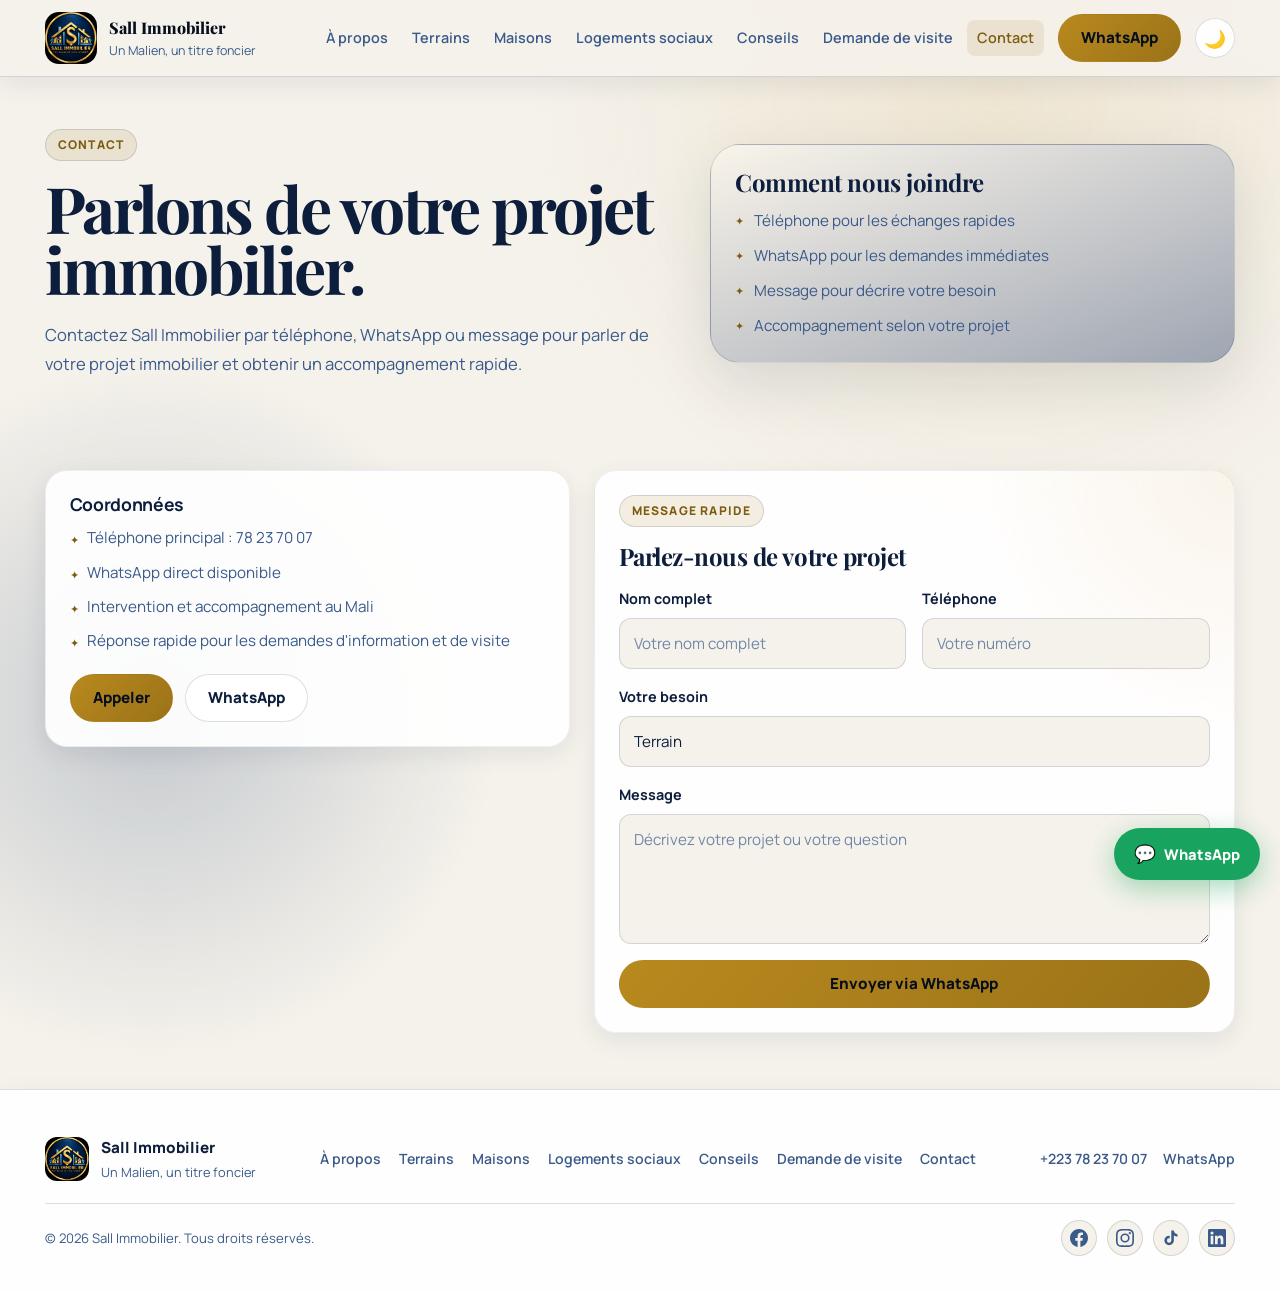
==== contact.html @ d14646b2 "Clean deploy - Site Sall Immobilier" ====
<!DOCTYPE html>
<html lang="fr">
  <head>
    <meta charset="UTF-8" />
    <meta name="viewport" content="width=device-width, initial-scale=1.0" />
    <title>Contact | Sall Immobilier</title>
    <meta
      name="description"
      content="Contactez Sall Immobilier par téléphone, WhatsApp ou formulaire pour parler de votre projet immobilier."
    />
    <link rel="preconnect" href="https://fonts.googleapis.com" />
    <link rel="preconnect" href="https://fonts.gstatic.com" crossorigin />
    <link
      href="https://fonts.googleapis.com/css2?family=Manrope:wght@400;500;600;700;800&family=Playfair+Display:wght@600;700&display=swap"
      rel="stylesheet"
    />
    <link rel="stylesheet" href="styles.css" />
    <link rel="icon" type="image/png" href="Logo.png" />
    <link rel="shortcut icon" href="Logo.png" />
    <link rel="apple-touch-icon" href="Logo.png" />
  </head>
  <body data-page="contact">
    <header class="site-header" data-site-header></header>

    <main>
      <section class="page-hero">
        <div class="shell page-grid">
          <div>
            <p class="eyebrow">Contact</p>
            <h1>Parlons de votre projet immobilier.</h1>
            <p class="lead">
              Contactez Sall Immobilier par téléphone, WhatsApp ou message pour parler de votre
              projet immobilier et obtenir un accompagnement rapide.
            </p>
          </div>
          <aside class="hero-aside">
            <h2>Comment nous joindre</h2>
            <ul class="feature-list">
              <li>Téléphone pour les échanges rapides</li>
              <li>WhatsApp pour les demandes immédiates</li>
              <li>Message pour décrire votre besoin</li>
              <li>Accompagnement selon votre projet</li>
            </ul>
          </aside>
        </div>
      </section>

      <section class="section">
        <div class="shell contact-layout">
          <div class="contact-card">
            <h3>Coordonnées</h3>
            <ul>
              <li>Téléphone principal : 78 23 70 07</li>
              <li>WhatsApp direct disponible</li>
              <li>Intervention et accompagnement au Mali</li>
              <li>Réponse rapide pour les demandes d'information et de visite</li>
            </ul>
            <div class="button-row">
              <a class="button button-gold" href="tel:+22378237007">Appeler</a>
              <a class="button button-outline" data-whatsapp-link href="#">WhatsApp</a>
            </div>
          </div>

          <div class="form-shell">
            <p class="card-kicker">Message rapide</p>
            <h2 class="panel-title">Parlez-nous de votre projet</h2>
            <form class="lead-form" data-form-title="Demande de contact depuis le site">
              <div class="field-grid">
                <div class="field">
                  <label for="contact-nom">Nom complet</label>
                  <input id="contact-nom" name="Nom complet" data-label="Nom complet" required placeholder="Votre nom complet" />
                </div>
                <div class="field">
                  <label for="contact-telephone">Téléphone</label>
                  <input id="contact-telephone" name="Téléphone" data-label="Téléphone" required placeholder="Votre numéro" />
                </div>
                <div class="field full">
                  <label for="contact-besoin">Votre besoin</label>
                  <select id="contact-besoin" name="Besoin" data-label="Besoin">
                    <option value="Terrain">Terrain</option>
                    <option value="Maison">Maison</option>
                    <option value="Logement social">Logement social</option>
                    <option value="Accompagnement immobilier">Accompagnement immobilier</option>
                  </select>
                </div>
                <div class="field full">
                  <label for="contact-message">Message</label>
                  <textarea id="contact-message" name="Message" data-label="Message" placeholder="Décrivez votre projet ou votre question"></textarea>
                </div>
              </div>
              <button class="button button-gold" type="submit">Envoyer via WhatsApp</button>
            </form>
          </div>
        </div>
      </section>
    </main>

    <footer class="site-footer" data-site-footer></footer>
    <a class="floating-whatsapp" data-whatsapp-link href="#">WhatsApp</a>

    <script src="site-data.js"></script>
    <script src="script.js"></script>
  </body>
</html>
---- styles.css ----
/* ============================================================
   SALL IMMOBILIER — Design System
   Palette extraite du logo : Bleu marine #0d1e3d + Or #e8b84b
   ============================================================ */

/* ── Variables : Mode sombre (défaut) ──────────────────────── */
:root {
  --bg:           #060e1c;
  --bg-soft:      #091528;
  --panel:        #0d1e3d;
  --panel-alt:    rgba(13, 30, 61, 0.55);
  --panel-glass:  rgba(6, 14, 28, 0.82);
  --ink:          #f0ece4;
  --ink-strong:   #ffffff;
  --muted:        #8fa8c8;
  --gold:         #c8973a;
  --gold-strong:  #e8b84b;
  --gold-light:   #f5d278;
  --gold-dim:     rgba(200, 151, 58, 0.18);
  --blue-accent:  #1a3a6b;
  --green-wa:     #18a45f;
  --line:         rgba(200, 151, 58, 0.18);
  --line-subtle:  rgba(255, 255, 255, 0.08);
  --shadow:       0 20px 60px rgba(0, 0, 0, 0.4);
  --shadow-sm:    0 8px 24px rgba(0, 0, 0, 0.28);
  --radius-xl:    30px;
  --radius-lg:    22px;
  --radius-md:    16px;
  --radius-sm:    12px;
  --shell:        100%;
  --transition:   220ms ease;
}

/* ── Variables : Mode clair ─────────────────────────────────── */
[data-theme="light"] {
  --bg:           #f5f2eb;
  --bg-soft:      #ede9de;
  --panel:        #ffffff;
  --panel-alt:    rgba(255, 255, 255, 0.92);
  --panel-glass:  rgba(245, 242, 235, 0.90);
  --ink:          #0d1e3d;
  --ink-strong:   #060e1c;
  --muted:        #3a5a8a;
  --gold:         #9a7218;
  --gold-strong:  #7d5c10;
  --gold-light:   #b8891e;
  --gold-dim:     rgba(154, 114, 24, 0.12);
  --blue-accent:  #0d1e3d;
  --line:         rgba(13, 30, 61, 0.14);
  --line-subtle:  rgba(13, 30, 61, 0.07);
  --shadow:       0 20px 60px rgba(13, 30, 61, 0.12);
  --shadow-sm:    0 8px 24px rgba(13, 30, 61, 0.08);
}

/* Respect de la préférence système si aucun choix manuel */
@media (prefers-color-scheme: light) {
  :root:not([data-theme]) {
    --bg:           #f5f2eb;
    --bg-soft:      #ede9de;
    --panel:        #ffffff;
    --panel-alt:    rgba(255, 255, 255, 0.92);
    --panel-glass:  rgba(245, 242, 235, 0.90);
    --ink:          #0d1e3d;
    --ink-strong:   #060e1c;
    --muted:        #3a5a8a;
    --gold:         #9a7218;
    --gold-strong:  #7d5c10;
    --gold-light:   #b8891e;
    --gold-dim:     rgba(154, 114, 24, 0.12);
    --blue-accent:  #0d1e3d;
    --line:         rgba(13, 30, 61, 0.14);
    --line-subtle:  rgba(13, 30, 61, 0.07);
    --shadow:       0 20px 60px rgba(13, 30, 61, 0.12);
    --shadow-sm:    0 8px 24px rgba(13, 30, 61, 0.08);
  }
}

/* ── Reset & Base ───────────────────────────────────────────── */
*, *::before, *::after {
  box-sizing: border-box;
}

html {
  scroll-behavior: smooth;
  -webkit-text-size-adjust: 100%;
}

body {
  margin: 0;
  font-family: "Manrope", sans-serif;
  font-size: 1rem;
  line-height: 1.65;
  color: var(--ink);
  background-color: var(--bg);
  background-image:
    radial-gradient(circle at 78% 8%, rgba(200, 151, 58, 0.14) 0%, transparent 30%),
    radial-gradient(circle at 12% 55%, rgba(26, 58, 107, 0.22) 0%, transparent 26%);
  transition: background-color var(--transition), color var(--transition);
  -webkit-font-smoothing: antialiased;
}

[data-theme="light"] body {
  background-image:
    radial-gradient(circle at 78% 8%, rgba(200, 151, 58, 0.08) 0%, transparent 30%),
    radial-gradient(circle at 12% 55%, rgba(13, 30, 61, 0.06) 0%, transparent 26%);
}

a {
  color: inherit;
  text-decoration: none;
}

img {
  display: block;
  max-width: 100%;
}

button {
  cursor: pointer;
  font-family: inherit;
}

/* ── Layout Shell (Pleine largeur) ──────────────────────────── */
.shell {
  width: 100%;
  max-width: 100%;
  padding-inline: clamp(20px, 3.5vw, 64px);
  margin-inline: auto;
  box-sizing: border-box;
}

/* ── HEADER (Pleine largeur) ────────────────────────────────── */
.site-header {
  position: sticky;
  top: 0;
  z-index: 100;
  width: 100%;
  margin: 0;
  padding: 12px clamp(20px, 3.5vw, 64px);
  background: var(--panel-glass);
  backdrop-filter: blur(20px);
  -webkit-backdrop-filter: blur(20px);
  border-bottom: 1px solid var(--line);
  box-shadow: var(--shadow-sm);
  transition: background var(--transition), border-color var(--transition);
}

.header-bar {
  display: flex;
  align-items: center;
  justify-content: space-between;
  gap: 16px;
  padding: 0;
  border-radius: 0;
  border: none;
  background: transparent;
  backdrop-filter: none;
  -webkit-backdrop-filter: none;
  box-shadow: none;
  width: 100%;
}

/* ── Brand / Logo ───────────────────────────────────────────── */
.brand {
  display: flex;
  align-items: center;
  gap: 12px;
  min-width: 0;
  flex-shrink: 0;
}

.brand img {
  width: 52px;
  height: 52px;
  object-fit: contain;
  border-radius: 14px;
  flex-shrink: 0;
}

.brand strong {
  display: block;
  font-size: 1rem;
  font-weight: 800;
  color: var(--ink-strong);
  white-space: nowrap;
}

.brand span {
  display: block;
  font-size: 0.78rem;
  color: var(--muted);
  white-space: nowrap;
}

/* ── Desktop Navigation ─────────────────────────────────────── */
.header-nav {
  display: flex;
  align-items: center;
  gap: 14px;
}

.nav {
  display: flex;
  gap: 4px;
  flex-wrap: wrap;
  align-items: center;
}

.nav a {
  font-size: 0.9rem;
  font-weight: 600;
  color: var(--muted);
  padding: 6px 10px;
  border-radius: 8px;
  transition: color var(--transition), background var(--transition);
  white-space: nowrap;
}

.nav a:hover,
.nav a[aria-current="page"] {
  color: var(--ink);
  background: var(--gold-dim);
}

.nav a[aria-current="page"] {
  color: var(--gold-strong);
}

/* ── Theme Toggle ───────────────────────────────────────────── */
.theme-toggle {
  display: flex;
  align-items: center;
  justify-content: center;
  width: 40px;
  height: 40px;
  border-radius: 50%;
  border: 1px solid var(--line);
  background: var(--panel-alt);
  color: var(--ink);
  font-size: 1.1rem;
  transition: background var(--transition), border-color var(--transition), transform 180ms ease;
  flex-shrink: 0;
}

.theme-toggle:hover {
  background: var(--gold-dim);
  border-color: var(--gold);
  transform: rotate(20deg);
}

/* ── Hamburger Button ───────────────────────────────────────── */
.nav-toggle {
  display: none;
  flex-direction: column;
  justify-content: center;
  align-items: center;
  gap: 5px;
  width: 42px;
  height: 42px;
  border-radius: 10px;
  border: 1px solid var(--line);
  background: var(--panel-alt);
  padding: 0;
  flex-shrink: 0;
}

.nav-toggle span {
  display: block;
  width: 20px;
  height: 2px;
  background: var(--ink);
  border-radius: 2px;
  transition: transform 300ms ease, opacity 300ms ease, width 300ms ease;
}

.nav-toggle[aria-expanded="true"] span:nth-child(1) {
  transform: translateY(7px) rotate(45deg);
}
.nav-toggle[aria-expanded="true"] span:nth-child(2) {
  opacity: 0;
  width: 0;
}
.nav-toggle[aria-expanded="true"] span:nth-child(3) {
  transform: translateY(-7px) rotate(-45deg);
}

/* ── Mobile Navigation Overlay ──────────────────────────────── */
.nav-overlay {
  position: fixed;
  inset: 0;
  z-index: 99;
  background: var(--panel);
  display: flex;
  flex-direction: column;
  padding: 24px;
  transform: translateX(100%);
  transition: transform 320ms cubic-bezier(0.4, 0, 0.2, 1);
  overflow-y: auto;
}

.nav-overlay.is-open {
  transform: translateX(0);
}

.nav-overlay-header {
  display: flex;
  align-items: center;
  justify-content: space-between;
  margin-bottom: 32px;
  padding-bottom: 20px;
  border-bottom: 1px solid var(--line);
}

.nav-overlay-logo {
  display: flex;
  align-items: center;
  gap: 12px;
}

.nav-overlay-logo img {
  width: 46px;
  height: 46px;
  object-fit: contain;
  border-radius: 12px;
}

.nav-overlay-logo strong {
  font-size: 1rem;
  font-weight: 800;
  color: var(--ink-strong);
}

.nav-close {
  display: flex;
  align-items: center;
  justify-content: center;
  width: 40px;
  height: 40px;
  border-radius: 10px;
  border: 1px solid var(--line);
  background: var(--panel-alt);
  color: var(--ink);
  font-size: 1.2rem;
  transition: background var(--transition);
}

.nav-close:hover {
  background: var(--gold-dim);
}

.nav-mobile {
  display: flex;
  flex-direction: column;
  gap: 4px;
  flex: 1;
}

.nav-mobile a {
  display: flex;
  align-items: center;
  padding: 14px 16px;
  border-radius: 12px;
  font-size: 1rem;
  font-weight: 600;
  color: var(--muted);
  border: 1px solid transparent;
  transition: color var(--transition), background var(--transition), border-color var(--transition);
}

.nav-mobile a:hover,
.nav-mobile a[aria-current="page"] {
  color: var(--gold-strong);
  background: var(--gold-dim);
  border-color: var(--line);
}

.nav-mobile-cta {
  margin-top: 24px;
  padding-top: 20px;
  border-top: 1px solid var(--line);
  display: flex;
  flex-direction: column;
  gap: 12px;
}

/* ── Buttons ─────────────────────────────────────────────────── */
.button-row {
  display: flex;
  flex-wrap: wrap;
  gap: 12px;
}

.button {
  display: inline-flex;
  align-items: center;
  justify-content: center;
  min-height: 48px;
  padding: 0 22px;
  border-radius: 999px;
  border: 1px solid transparent;
  font-family: inherit;
  font-weight: 800;
  font-size: 0.95rem;
  white-space: nowrap;
  transition: transform 180ms ease, border-color 180ms ease, background 180ms ease, box-shadow 180ms ease;
  cursor: pointer;
}

.button:hover,
.button:focus-visible {
  transform: translateY(-2px);
  box-shadow: 0 8px 24px rgba(0, 0, 0, 0.2);
}

.button-gold {
  color: #060e1c;
  background: linear-gradient(135deg, var(--gold-light), var(--gold));
  border-color: transparent;
}

.button-gold:hover {
  background: linear-gradient(135deg, #fde07a, #d4a843);
}

.button-outline {
  background: var(--panel-alt);
  border-color: var(--line);
  color: var(--ink);
}

.button-outline:hover {
  border-color: var(--gold);
  background: var(--gold-dim);
}

.button-dark {
  background: rgba(6, 14, 28, 0.7);
  border-color: var(--line);
  color: var(--ink);
}

[data-theme="light"] .button-dark {
  background: rgba(13, 30, 61, 0.08);
  color: var(--ink);
}

/* ── Badges & Pills ──────────────────────────────────────────── */
.eyebrow,
.card-kicker,
.pill {
  display: inline-flex;
  align-items: center;
  width: fit-content;
  min-height: 32px;
  padding: 0 12px;
  border-radius: 999px;
  letter-spacing: 0.1em;
  text-transform: uppercase;
  font-size: 0.75rem;
  font-weight: 800;
}

.eyebrow,
.card-kicker {
  margin: 0 0 16px;
  background: var(--gold-dim);
  color: var(--gold-strong);
  border: 1px solid var(--line);
}

.pill {
  background: var(--gold-dim);
  color: var(--gold-strong);
  letter-spacing: 0;
  text-transform: none;
}

/* ── Typography ──────────────────────────────────────────────── */
.brand strong,
h1, h2,
.panel-title,
.page-hero h1 {
  font-family: "Playfair Display", serif;
}

h1, h2, h3 {
  line-height: 1.1;
  letter-spacing: -0.02em;
}

/* ── Hero Section ────────────────────────────────────────────── */
.hero {
  padding: 52px 0 24px;
}

.hero-grid,
.split-layout,
.contact-layout,
.page-grid,
.form-layout {
  display: grid;
  gap: 24px;
}

.hero-grid {
  grid-template-columns: 1.15fr 0.85fr;
  align-items: stretch;
}

.hero-copy h1 {
  margin: 0;
  font-size: clamp(2rem, 4.5vw, 3.2rem);
  line-height: 1.1;
  letter-spacing: -0.03em;
}

.page-hero h1 {
  margin: 0;
  line-height: 0.96;
  letter-spacing: -0.04em;
}

.lead {
  margin: 20px 0 0;
  line-height: 1.75;
  max-width: 64ch;
  font-size: 1.04rem;
  color: var(--muted);
}

.hero-copy .button-row {
  margin: 28px 0 22px;
}

/* ── Feature Lists ───────────────────────────────────────────── */
.compact-list,
.feature-list,
.step-list,
.data-list,
.listing-highlights,
.contact-list {
  margin: 0;
  padding: 0;
  list-style: none;
}

.feature-list,
.listing-highlights,
.contact-list {
  display: grid;
  gap: 10px;
}

.feature-list li,
.listing-highlights li,
.contact-list li {
  display: flex;
  align-items: flex-start;
  gap: 10px;
  color: var(--muted);
  font-size: 0.95rem;
}

.feature-list li::before,
.listing-highlights li::before,
.contact-list li::before {
  content: "✦";
  color: var(--gold-strong);
  font-size: 0.7rem;
  margin-top: 4px;
  flex-shrink: 0;
}

/* ── Cards ───────────────────────────────────────────────────── */
.elevated-card,
.info-card,
.category-card,
.listing-card,
.bullet-card,
.contact-card,
.article-card,
.form-shell {
  padding: 24px;
  border-radius: var(--radius-lg);
  background: var(--panel-alt);
  border: 1px solid var(--line-subtle);
  box-shadow: var(--shadow-sm);
  transition: background var(--transition), border-color var(--transition);
}

[data-theme="light"] .elevated-card,
[data-theme="light"] .info-card,
[data-theme="light"] .category-card,
[data-theme="light"] .listing-card,
[data-theme="light"] .bullet-card,
[data-theme="light"] .contact-card,
[data-theme="light"] .article-card,
[data-theme="light"] .form-shell {
  border-color: var(--line);
  box-shadow: var(--shadow-sm);
}

.hero-panel {
  border: 1px solid var(--line);
  background:
    linear-gradient(160deg, rgba(200, 151, 58, 0.12) 0%, rgba(13, 30, 61, 0.6) 100%),
    var(--panel);
  box-shadow: var(--shadow);
}

.hero-panel h2 {
  margin: 0 0 18px;
  font-size: clamp(1.3rem, 2.5vw, 1.7rem);
  line-height: 1.15;
}

/* ── Stats Grid ──────────────────────────────────────────────── */
.stats-grid {
  display: grid;
  grid-template-columns: repeat(2, minmax(0, 1fr));
  gap: 14px;
}

.stats-grid article {
  padding: 16px;
  border-radius: var(--radius-md);
  border: 1px solid var(--line);
  background: rgba(255, 255, 255, 0.04);
}

[data-theme="light"] .stats-grid article {
  background: rgba(13, 30, 61, 0.04);
}

.stats-grid strong {
  display: block;
  font-size: 1.15rem;
  font-weight: 800;
  color: var(--gold-strong);
}

.stats-grid span {
  font-size: 0.85rem;
  color: var(--muted);
}

/* ── Sections ────────────────────────────────────────────────── */
.section {
  padding: 80px 0 8px;
}

.section-dark {
  padding: 72px 0 24px;
  background:
    linear-gradient(180deg, var(--panel) 0%, rgba(6, 14, 28, 0.95) 100%);
  border-top: 1px solid var(--line);
  border-bottom: 1px solid var(--line);
}

[data-theme="light"] .section-dark {
  background: linear-gradient(180deg, rgba(13, 30, 61, 0.04) 0%, rgba(13, 30, 61, 0.02) 100%);
}

.section-heading {
  max-width: 880px;
  margin-bottom: 32px;
}

.section-heading h2 {
  margin: 0;
  font-size: clamp(1.6rem, 3vw, 2.2rem);
  line-height: 1.12;
}

.section-heading p {
  margin-top: 14px;
  color: var(--muted);
  max-width: 56ch;
}

/* ── Grids ───────────────────────────────────────────────────── */
.trust-grid {
  display: grid;
  grid-template-columns: repeat(3, minmax(0, 1fr));
  gap: 18px;
}

.category-grid {
  display: grid;
  grid-template-columns: repeat(3, minmax(0, 1fr));
  gap: 18px;
}

.listing-grid {
  display: grid;
  grid-template-columns: repeat(3, minmax(0, 1fr));
  gap: 20px;
}

.articles-grid {
  display: grid;
  grid-template-columns: repeat(3, minmax(0, 1fr));
  gap: 20px;
}

/* ── Category Cards ──────────────────────────────────────────── */
.category-card {
  display: grid;
  gap: 12px;
  transition: transform var(--transition), border-color var(--transition), box-shadow var(--transition);
  cursor: pointer;
}

.category-card:hover {
  transform: translateY(-4px);
  border-color: var(--gold);
  box-shadow: 0 16px 40px rgba(200, 151, 58, 0.15);
}

.category-card h3,
.listing-card h3,
.bullet-card h3,
.contact-card h3,
.article-card h3 {
  margin: 0;
  font-size: 1.1rem;
  font-weight: 700;
  color: var(--ink);
}

.category-card p,
.listing-card p,
.bullet-card p,
.contact-card p,
.article-card p {
  margin: 0;
  color: var(--muted);
  font-size: 0.94rem;
  line-height: 1.6;
}

/* ── Listing Cards ───────────────────────────────────────────── */
.listing-card {
  display: grid;
  gap: 14px;
}

.listing-price {
  font-size: 1.25rem;
  font-weight: 800;
  color: var(--gold-strong);
}

.listing-meta {
  display: flex;
  flex-wrap: wrap;
  gap: 8px 14px;
  font-size: 0.88rem;
  color: var(--muted);
}

.listing-meta span {
  display: flex;
  align-items: center;
  gap: 4px;
}

.listing-actions {
  display: flex;
  flex-wrap: wrap;
  gap: 10px;
  margin-top: 4px;
}

.listing-actions .button {
  min-height: 42px;
  font-size: 0.9rem;
}

/* ── Split Layout ────────────────────────────────────────────── */
.split-layout {
  grid-template-columns: 1.05fr 0.95fr;
  align-items: start;
}

.bullet-cards,
.panel-stack {
  display: grid;
  gap: 16px;
}

/* ── Step List ───────────────────────────────────────────────── */
.step-list {
  display: grid;
  gap: 14px;
  counter-reset: step;
}

.step-list li {
  display: flex;
  gap: 14px;
  align-items: center;
  color: var(--muted);
  font-size: 0.95rem;
}

.step-list li::before {
  counter-increment: step;
  content: counter(step, decimal-leading-zero);
  display: inline-flex;
  align-items: center;
  justify-content: center;
  width: 42px;
  height: 42px;
  flex: 0 0 42px;
  border-radius: 50%;
  background: var(--gold-dim);
  border: 1px solid var(--line);
  color: var(--gold-strong);
  font-weight: 800;
  font-size: 0.9rem;
}

/* ── CTA Section ─────────────────────────────────────────────── */
.cta-section {
  padding-bottom: 88px;
}

.cta-shell {
  display: flex;
  align-items: center;
  justify-content: space-between;
  gap: 24px;
  padding: 32px;
  border-radius: var(--radius-xl);
  border: 1px solid var(--line);
  background:
    radial-gradient(circle at top right, rgba(200, 151, 58, 0.16) 0%, transparent 40%),
    var(--panel-alt);
  box-shadow: var(--shadow);
}

.cta-shell h2 {
  margin: 0;
  font-size: clamp(1.3rem, 2.5vw, 1.8rem);
}

.cta-shell p {
  margin-top: 10px;
  color: var(--muted);
}

/* ── Page Hero ───────────────────────────────────────────────── */
.page-hero {
  padding: 52px 0 12px;
}

.page-grid {
  grid-template-columns: 1.1fr 0.9fr;
  align-items: center;
}

.page-hero h1 {
  font-size: clamp(2.2rem, 5.5vw, 4rem);
}

.hero-aside {
  padding: 24px;
  border-radius: var(--radius-xl);
  border: 1px solid var(--line);
  background:
    linear-gradient(160deg, rgba(200, 151, 58, 0.1) 0%, rgba(13, 30, 61, 0.4) 100%),
    var(--panel);
  box-shadow: var(--shadow);
}

.hero-aside img {
  width: 100%;
  max-width: 120px;
  border-radius: 20px;
  margin-bottom: 16px;
}

.hero-aside h2,
.panel-title {
  margin: 0 0 12px;
  font-size: 1.5rem;
}

/* ── Filter Chips ────────────────────────────────────────────── */
.filter-row {
  display: flex;
  flex-wrap: wrap;
  gap: 10px;
  margin-bottom: 20px;
}

.filter-chip {
  min-height: 38px;
  padding: 0 14px;
  border-radius: 999px;
  background: var(--panel-alt);
  border: 1px solid var(--line);
  color: var(--muted);
  display: inline-flex;
  align-items: center;
  font-size: 0.88rem;
  font-weight: 600;
}

/* ── Contact Layout ──────────────────────────────────────────── */
.contact-layout,
.form-layout {
  grid-template-columns: 0.9fr 1.1fr;
  align-items: start;
}

.contact-card ul {
  margin: 12px 0 20px;
  padding: 0;
  list-style: none;
  display: grid;
  gap: 10px;
}

.contact-card li {
  display: flex;
  align-items: flex-start;
  gap: 8px;
  color: var(--muted);
  line-height: 1.6;
  font-size: 0.95rem;
}

.contact-card li::before {
  content: "✦";
  color: var(--gold-strong);
  font-size: 0.7rem;
  margin-top: 5px;
  flex-shrink: 0;
}

/* ── Article Cards ───────────────────────────────────────────── */
.article-card {
  display: grid;
  gap: 12px;
}

/* ── Form ────────────────────────────────────────────────────── */
.form-shell {
  background:
    radial-gradient(circle at top right, rgba(200, 151, 58, 0.1), transparent 30%),
    var(--panel-alt);
}

.lead-form {
  display: grid;
  gap: 16px;
  margin-top: 18px;
}

.field-grid {
  display: grid;
  grid-template-columns: repeat(2, minmax(0, 1fr));
  gap: 16px;
}

.field {
  display: grid;
  gap: 7px;
}

.field.full {
  grid-column: 1 / -1;
}

.field label {
  font-weight: 700;
  font-size: 0.9rem;
  color: var(--ink);
}

.field input,
.field select,
.field textarea {
  width: 100%;
  min-height: 48px;
  padding: 12px 14px;
  border-radius: 12px;
  border: 1px solid var(--line);
  background: var(--bg);
  color: var(--ink);
  font: inherit;
  font-size: 0.95rem;
  transition: border-color var(--transition), box-shadow var(--transition);
  appearance: none;
  -webkit-appearance: none;
}

.field input:focus,
.field select:focus,
.field textarea:focus {
  outline: none;
  border-color: var(--gold);
  box-shadow: 0 0 0 3px rgba(200, 151, 58, 0.15);
}

.field textarea {
  min-height: 130px;
  resize: vertical;
}

.field input::placeholder,
.field textarea::placeholder {
  color: var(--muted);
  opacity: 0.7;
}

.field-help {
  margin: 4px 0 0;
  font-size: 0.88rem;
  line-height: 1.55;
  color: var(--muted);
}

/* ── Text Link ───────────────────────────────────────────────── */
.text-link {
  color: var(--gold-strong);
  font-weight: 700;
  font-size: 0.95rem;
  transition: color var(--transition);
}

.text-link:hover {
  color: var(--gold-light);
}

/* ── Footer (Pleine largeur) ─────────────────────────────────── */
.site-footer {
  padding: 48px 0 0;
}

.footer-shell {
  width: 100%;
  max-width: 100%;
  margin-inline: auto;
  padding: 44px clamp(20px, 3.5vw, 64px) 36px;
  border-radius: 0;
  border-left: none;
  border-right: none;
  border-top: 1px solid var(--line);
  border-bottom: none;
  background: var(--panel-alt);
  box-shadow: var(--shadow-sm);
}

.footer-top {
  display: flex;
  align-items: center;
  justify-content: space-between;
  gap: 24px;
  flex-wrap: wrap;
}

.footer-brand {
  display: flex;
  align-items: center;
  gap: 12px;
}

.footer-brand img {
  width: 44px;
  height: 44px;
  object-fit: contain;
  border-radius: 12px;
  flex-shrink: 0;
}

.footer-brand strong {
  font-weight: 800;
  font-size: 0.95rem;
  color: var(--ink);
}

.footer-tagline {
  margin: 2px 0 0;
  font-size: 0.8rem;
  color: var(--muted);
}

.footer-nav {
  display: flex;
  flex-wrap: wrap;
  gap: 6px 18px;
}

.footer-nav a {
  font-size: 0.88rem;
  font-weight: 600;
  color: var(--muted);
  transition: color var(--transition);
  white-space: nowrap;
}

.footer-nav a:hover {
  color: var(--gold-strong);
}

.footer-contact-info {
  display: flex;
  gap: 16px;
}

.footer-contact-info a {
  font-size: 0.88rem;
  font-weight: 600;
  color: var(--muted);
  transition: color var(--transition);
}

.footer-contact-info a:hover {
  color: var(--gold-strong);
}

.footer-bottom {
  display: flex;
  align-items: center;
  justify-content: space-between;
  margin-top: 20px;
  padding-top: 16px;
  border-top: 1px solid var(--line);
}

.footer-bottom p {
  margin: 0;
  font-size: 0.82rem;
  color: var(--muted);
}

.footer-social {
  display: flex;
  gap: 10px;
}

.footer-social a {
  display: flex;
  align-items: center;
  justify-content: center;
  width: 36px;
  height: 36px;
  border-radius: 50%;
  border: 1px solid var(--line);
  background: var(--bg);
  color: var(--muted);
  transition: color var(--transition), border-color var(--transition), background var(--transition);
}

.footer-social a:hover {
  color: var(--gold-strong);
  border-color: var(--gold);
  background: var(--gold-dim);
}

.footer-social a svg {
  width: 18px;
  height: 18px;
}

/* ── Floating WhatsApp ───────────────────────────────────────── */
.floating-whatsapp {
  position: fixed;
  right: 20px;
  bottom: 20px;
  z-index: 50;
  display: inline-flex;
  align-items: center;
  justify-content: center;
  gap: 8px;
  min-height: 52px;
  padding: 0 20px;
  border-radius: 999px;
  background: var(--green-wa);
  color: #ffffff;
  font-weight: 800;
  font-size: 0.92rem;
  box-shadow: 0 8px 28px rgba(24, 164, 95, 0.4);
  transition: transform var(--transition), box-shadow var(--transition);
}

.floating-whatsapp:hover {
  transform: translateY(-3px);
  box-shadow: 0 14px 36px rgba(24, 164, 95, 0.5);
}

.floating-whatsapp::before {
  content: "💬";
  font-size: 1.1rem;
}

/* ── Animations ──────────────────────────────────────────────── */
.fade-in {
  animation: rise 600ms ease both;
}

@keyframes rise {
  from {
    opacity: 0;
    transform: translateY(16px);
  }
  to {
    opacity: 1;
    transform: translateY(0);
  }
}

/* ── Responsive : 1080px ─────────────────────────────────────── */
@media (max-width: 1080px) {
  .hero-grid,
  .split-layout,
  .page-grid,
  .contact-layout,
  .form-layout {
    grid-template-columns: 1fr;
  }

  .trust-grid,
  .category-grid,
  .listing-grid,
  .articles-grid {
    grid-template-columns: repeat(2, minmax(0, 1fr));
  }

  .footer-top {
    flex-direction: column;
    align-items: flex-start;
    gap: 18px;
  }

  .cta-shell {
    flex-wrap: wrap;
  }
}

/* ── Responsive : 780px ──────────────────────────────────────── */
@media (max-width: 780px) {
  .shell {
    padding-inline: 18px;
  }

  .site-header {
    position: sticky;
    top: 0;
    margin: 0;
    padding: 10px 18px;
  }

  .footer-shell {
    padding: 36px 18px 28px;
  }

  /* Afficher le hamburger, masquer la nav desktop */
  .nav-toggle {
    display: flex;
  }

  .header-nav .nav,
  .header-nav > .button-gold {
    display: none;
  }

  /* Réduire la marque sur mobile */
  .brand span {
    display: none;
  }

  .brand img {
    width: 44px;
    height: 44px;
  }

  /* Sections */
  .section {
    padding: 56px 0 8px;
  }

  .cta-section {
    padding-bottom: 56px;
  }

  .trust-grid,
  .category-grid,
  .listing-grid,
  .articles-grid {
    grid-template-columns: 1fr;
  }

  .footer-bottom {
    flex-direction: column;
    gap: 14px;
    text-align: center;
  }

  .field-grid,
  .stats-grid {
    grid-template-columns: 1fr;
  }

  .hero {
    padding: 32px 0 16px;
  }

  .hero-copy h1 {
    font-size: clamp(1.8rem, 8vw, 2.8rem);
  }

  .page-hero {
    padding: 36px 0 8px;
  }

  .page-hero h1 {
    font-size: clamp(2rem, 9.5vw, 3.2rem);
  }

  .cta-shell {
    padding: 22px;
    flex-direction: column;
    align-items: flex-start;
  }

  .elevated-card,
  .category-card,
  .listing-card,
  .contact-card,
  .article-card,
  .form-shell,
  .hero-aside {
    padding: 18px;
  }

  .section-heading h2 {
    font-size: clamp(1.4rem, 6vw, 2rem);
  }
}

/* ── Responsive : 480px ──────────────────────────────────────── */
@media (max-width: 480px) {
  .shell {
    padding-inline: 14px;
  }

  .site-header {
    padding: 8px 14px;
  }

  .button {
    min-height: 46px;
    padding: 0 18px;
    font-size: 0.92rem;
  }

  .button-row {
    flex-direction: column;
    align-items: stretch;
  }

  .button-row .button {
    text-align: center;
    justify-content: center;
  }

  .hero-copy h1 {
    font-size: clamp(1.6rem, 9vw, 2.4rem);
  }

  .floating-whatsapp {
    right: 14px;
    bottom: 14px;
    padding: 0 16px;
    min-height: 48px;
    font-size: 0.88rem;
  }

  .listing-actions {
    flex-direction: column;
  }

  .listing-actions .button {
    width: 100%;
  }
}
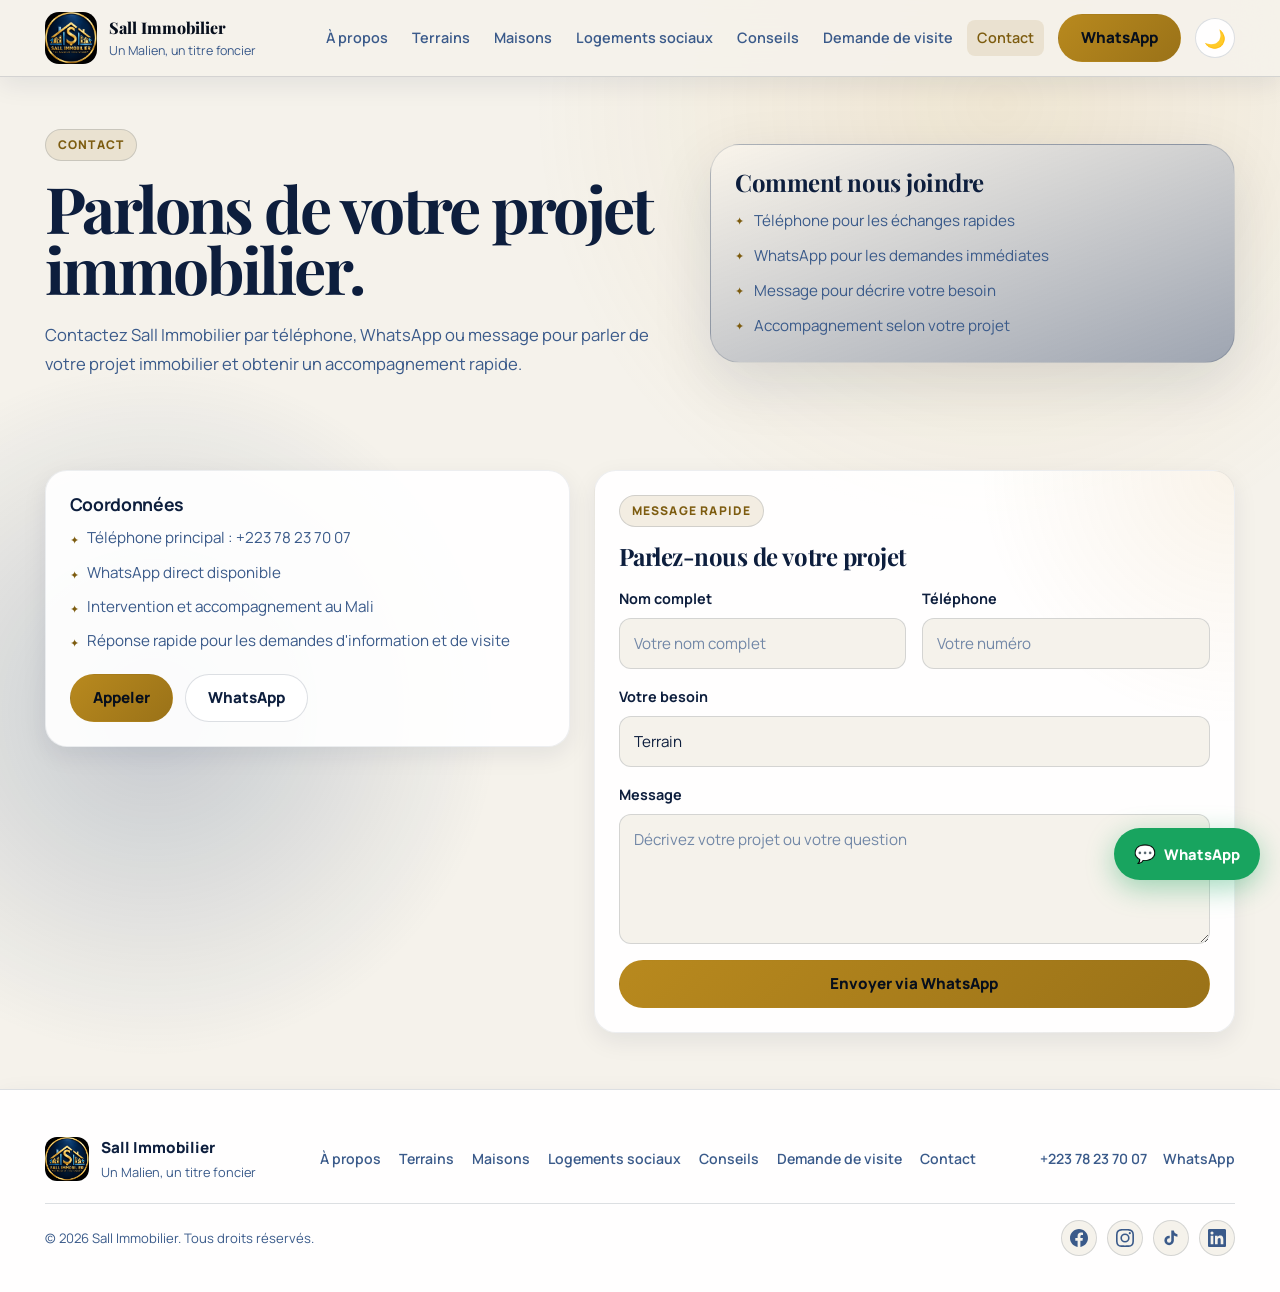
==== commit 646f9d42: "Add country code +223 to contact page phone number" ====
--- a/contact.html
+++ b/contact.html
@@ -50,7 +50,7 @@
           <div class="contact-card">
             <h3>Coordonnées</h3>
             <ul>
-              <li>Téléphone principal : 78 23 70 07</li>
+              <li>Téléphone principal : +223 78 23 70 07</li>
               <li>WhatsApp direct disponible</li>
               <li>Intervention et accompagnement au Mali</li>
               <li>Réponse rapide pour les demandes d'information et de visite</li>
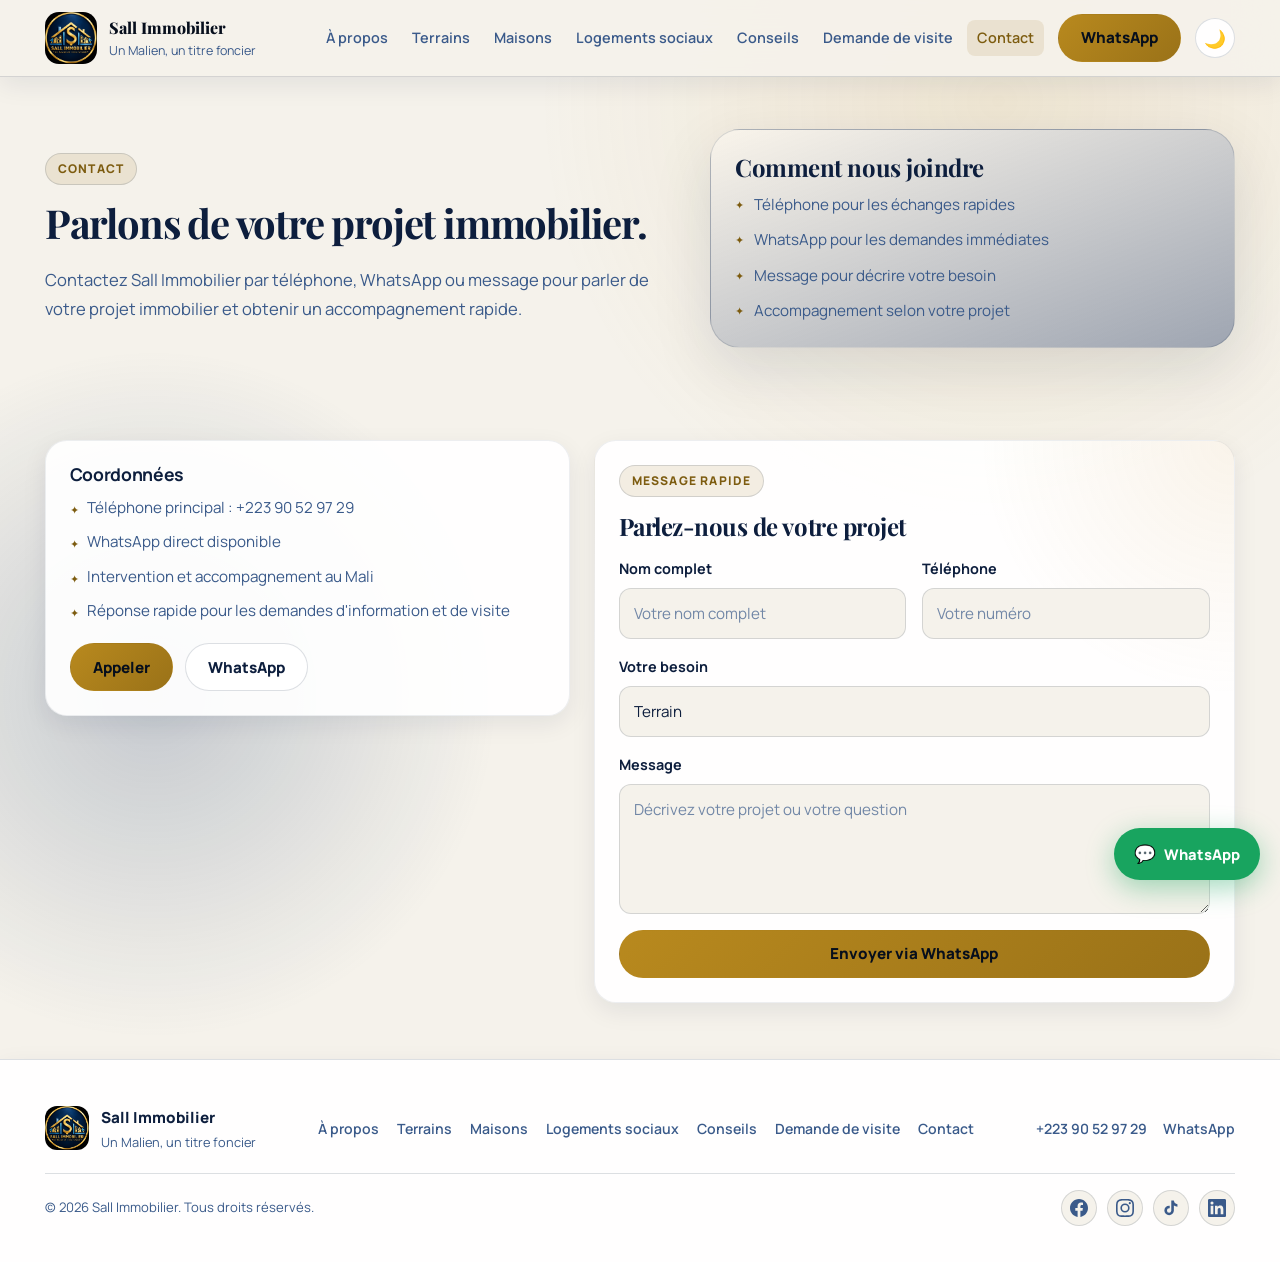
==== commit 3952e265: "Add services banner carousel, update phone to +223 90 52 97 29" ====
--- a/contact.html
+++ b/contact.html
@@ -50,13 +50,13 @@
           <div class="contact-card">
             <h3>Coordonnées</h3>
             <ul>
-              <li>Téléphone principal : +223 78 23 70 07</li>
+              <li>Téléphone principal : +223 90 52 97 29</li>
               <li>WhatsApp direct disponible</li>
               <li>Intervention et accompagnement au Mali</li>
               <li>Réponse rapide pour les demandes d'information et de visite</li>
             </ul>
             <div class="button-row">
-              <a class="button button-gold" href="tel:+22378237007">Appeler</a>
+              <a class="button button-gold" href="tel:+22390529729">Appeler</a>
               <a class="button button-outline" data-whatsapp-link href="#">WhatsApp</a>
             </div>
           </div>
--- a/styles.css
+++ b/styles.css
@@ -97,6 +97,7 @@
     radial-gradient(circle at 12% 55%, rgba(26, 58, 107, 0.22) 0%, transparent 26%);
   transition: background-color var(--transition), color var(--transition);
   -webkit-font-smoothing: antialiased;
+  overflow-x: hidden;
 }
 
 [data-theme="light"] body {
@@ -288,8 +289,9 @@
 .nav-overlay {
   position: fixed;
   inset: 0;
-  z-index: 99;
+  z-index: 200;
   background: var(--panel);
+  background-color: var(--panel);
   display: flex;
   flex-direction: column;
   padding: 24px;
@@ -358,11 +360,11 @@
 .nav-mobile a {
   display: flex;
   align-items: center;
-  padding: 14px 16px;
+  padding: 16px;
   border-radius: 12px;
-  font-size: 1rem;
+  font-size: 1.05rem;
   font-weight: 600;
-  color: var(--muted);
+  color: var(--ink);
   border: 1px solid transparent;
   transition: color var(--transition), background var(--transition), border-color var(--transition);
 }
@@ -491,6 +493,7 @@
 /* ── Hero Section ────────────────────────────────────────────── */
 .hero {
   padding: 52px 0 24px;
+  overflow: hidden;
 }
 
 .hero-grid,
@@ -516,8 +519,9 @@
 
 .page-hero h1 {
   margin: 0;
-  line-height: 0.96;
-  letter-spacing: -0.04em;
+  font-size: clamp(1.6rem, 3.5vw, 2.5rem);
+  line-height: 1.1;
+  letter-spacing: -0.03em;
 }
 
 .lead {
@@ -860,10 +864,6 @@
   align-items: center;
 }
 
-.page-hero h1 {
-  font-size: clamp(2.2rem, 5.5vw, 4rem);
-}
-
 .hero-aside {
   padding: 24px;
   border-radius: var(--radius-xl);
@@ -1197,6 +1197,167 @@
   font-size: 1.1rem;
 }
 
+.services-banner {
+  padding: 24px 0 72px;
+}
+
+.services-banner-card {
+  position: relative;
+  overflow: hidden;
+  padding: clamp(28px, 5vw, 56px);
+  border-radius: var(--radius-xl);
+  border: 1px solid var(--line);
+  background:
+    linear-gradient(135deg, rgba(200, 151, 58, 0.18), rgba(13, 30, 61, 0.78)),
+    var(--panel);
+  box-shadow: var(--shadow);
+}
+
+.services-banner-card::before {
+  content: "";
+  position: absolute;
+  right: -10%;
+  bottom: -55%;
+  width: 320px;
+  height: 320px;
+  border-radius: 50%;
+  background: radial-gradient(circle, rgba(232, 184, 75, 0.22), transparent 68%);
+}
+
+.services-banner-copy {
+  position: relative;
+  display: grid;
+  gap: 24px;
+}
+
+.services-banner-viewport {
+  display: grid;
+  min-height: 190px;
+}
+
+.service-slide {
+  grid-area: 1 / 1;
+  display: grid;
+  grid-template-columns: minmax(0, 1fr) auto;
+  align-items: center;
+  gap: 24px;
+  opacity: 0;
+  visibility: hidden;
+  transform: translateX(24px);
+  transition: opacity 500ms ease, transform 500ms ease, visibility 500ms ease;
+}
+
+.service-slide.is-active {
+  opacity: 1;
+  visibility: visible;
+  transform: translateX(0);
+}
+
+.service-slide-kicker {
+  margin: 0 0 10px;
+  color: var(--gold-strong);
+  font-size: 0.78rem;
+  font-weight: 800;
+  letter-spacing: 0.12em;
+  text-transform: uppercase;
+}
+
+.service-slide h2 {
+  margin: 0;
+  font-size: clamp(1.5rem, 3vw, 2.15rem);
+  line-height: 1.15;
+}
+
+.service-slide p:not(.service-slide-kicker) {
+  max-width: 62ch;
+  margin: 12px 0 0;
+  color: var(--muted);
+  line-height: 1.7;
+}
+
+.service-slide-link {
+  min-width: 170px;
+}
+
+.services-banner-controls {
+  display: flex;
+  flex-wrap: wrap;
+  align-items: center;
+  gap: 14px;
+}
+
+.services-banner-arrow {
+  display: inline-flex;
+  align-items: center;
+  justify-content: center;
+  width: 42px;
+  height: 42px;
+  border-radius: 50%;
+  border: 1px solid var(--line);
+  background: var(--panel-alt);
+  color: var(--ink);
+  font-size: 1.45rem;
+  line-height: 1;
+  transition: background var(--transition), border-color var(--transition), color var(--transition), transform 180ms ease;
+}
+
+.services-banner-arrow:hover,
+.services-banner-arrow:focus-visible {
+  border-color: var(--gold);
+  background: var(--gold-dim);
+  color: var(--gold-strong);
+  transform: translateY(-2px);
+}
+
+.services-banner-dots {
+  display: flex;
+  align-items: center;
+  gap: 8px;
+}
+
+.services-banner-dot {
+  width: 10px;
+  height: 10px;
+  padding: 0;
+  border: 1px solid var(--gold);
+  border-radius: 999px;
+  background: transparent;
+  transition: width var(--transition), background var(--transition), border-color var(--transition);
+}
+
+.services-banner-dot:hover,
+.services-banner-dot:focus-visible,
+.services-banner-dot.is-active {
+  width: 28px;
+  border-color: var(--gold-strong);
+  background: var(--gold-strong);
+}
+
+.services-banner-toggle {
+  min-height: 42px;
+  padding: 0 16px;
+  border: 1px solid var(--line);
+  border-radius: 999px;
+  background: var(--panel-alt);
+  color: var(--ink);
+  font-weight: 800;
+  font-size: 0.88rem;
+  transition: background var(--transition), border-color var(--transition), color var(--transition);
+}
+
+.services-banner-toggle:hover,
+.services-banner-toggle:focus-visible {
+  border-color: var(--gold);
+  background: var(--gold-dim);
+  color: var(--gold-strong);
+}
+
+@media (prefers-reduced-motion: reduce) {
+  .service-slide {
+    transition: none;
+  }
+}
+
 /* ── Animations ──────────────────────────────────────────────── */
 .fade-in {
   animation: rise 600ms ease both;
@@ -1309,6 +1470,32 @@
     padding: 32px 0 16px;
   }
 
+  .services-banner {
+    padding: 16px 0 56px;
+  }
+
+  .services-banner-card {
+    padding: 24px 18px;
+  }
+
+  .services-banner-viewport {
+    min-height: 300px;
+  }
+
+  .service-slide {
+    grid-template-columns: 1fr;
+    align-items: start;
+    gap: 18px;
+  }
+
+  .service-slide-link {
+    width: 100%;
+  }
+
+  .services-banner-controls {
+    justify-content: flex-start;
+  }
+
   .hero-copy h1 {
     font-size: clamp(1.8rem, 8vw, 2.8rem);
   }
@@ -1318,7 +1505,7 @@
   }
 
   .page-hero h1 {
-    font-size: clamp(2rem, 9.5vw, 3.2rem);
+    font-size: clamp(1.5rem, 7vw, 2.2rem);
   }
 
   .cta-shell {
